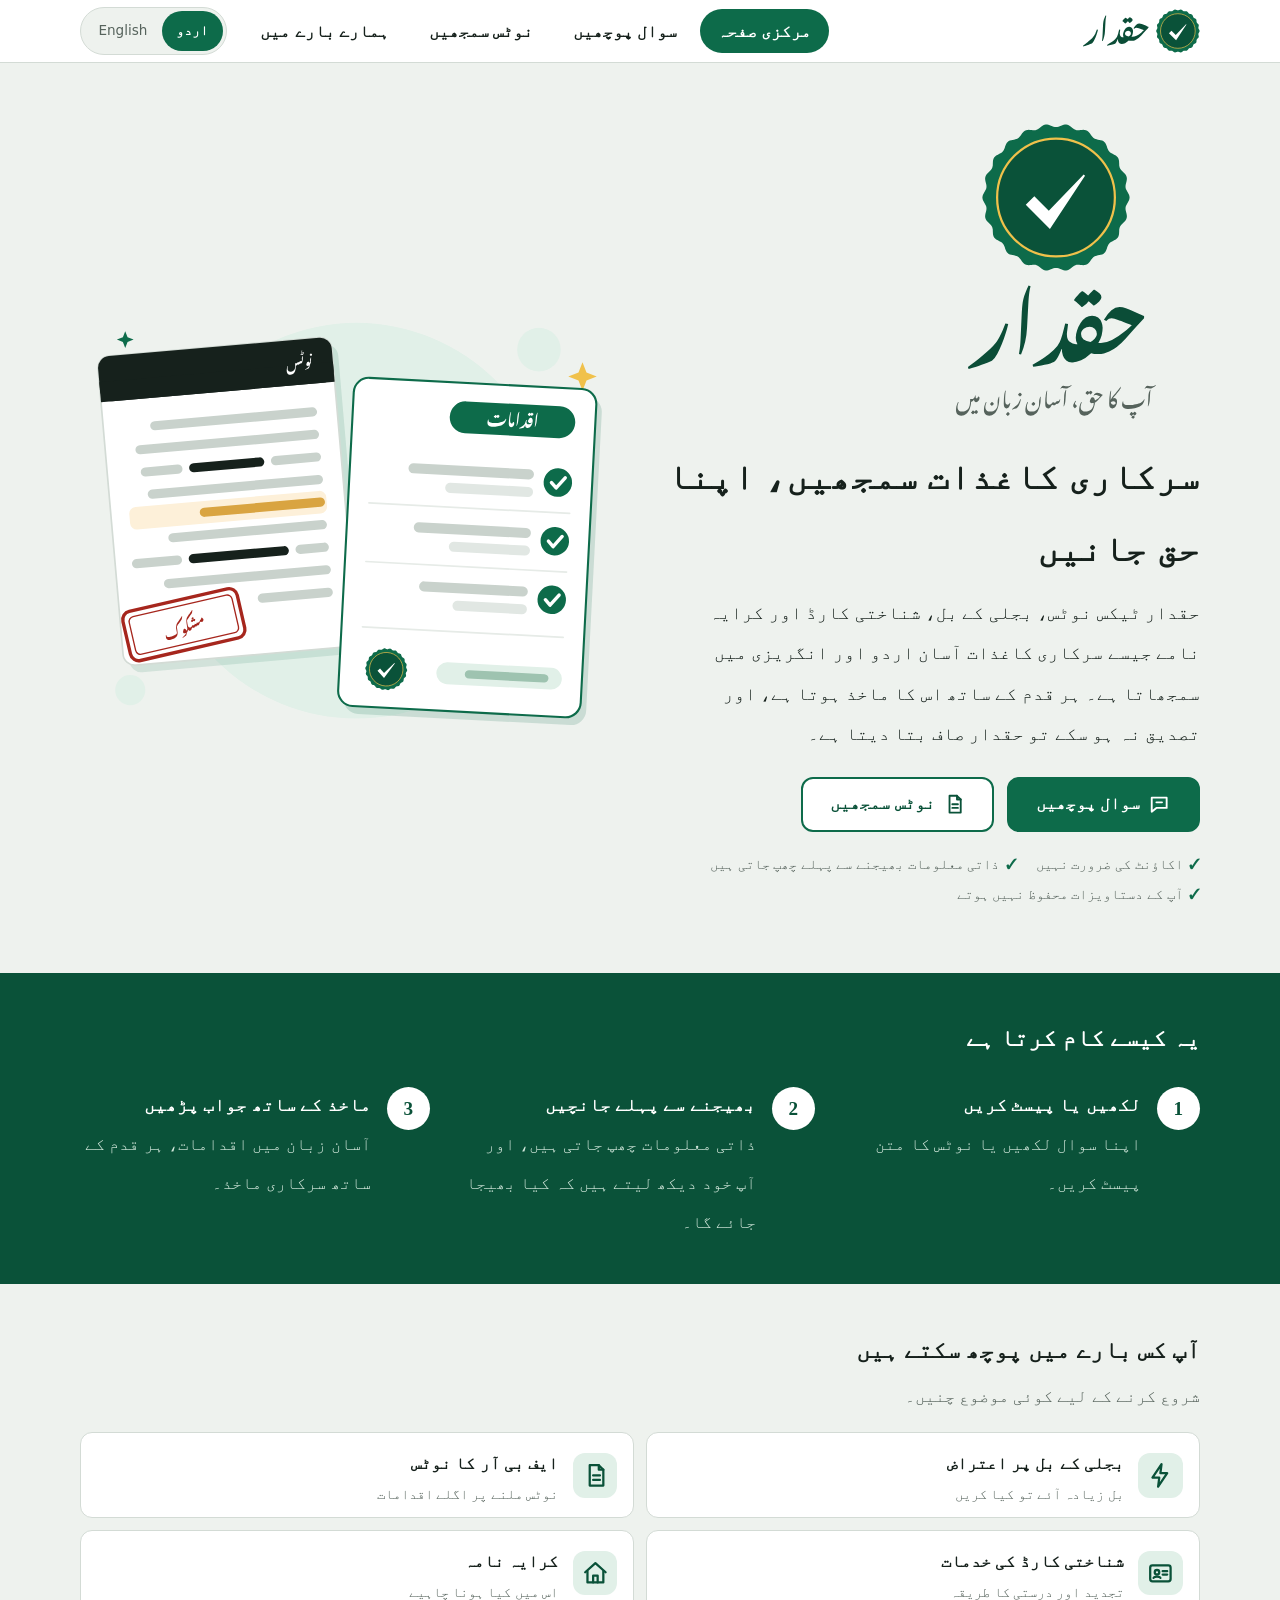
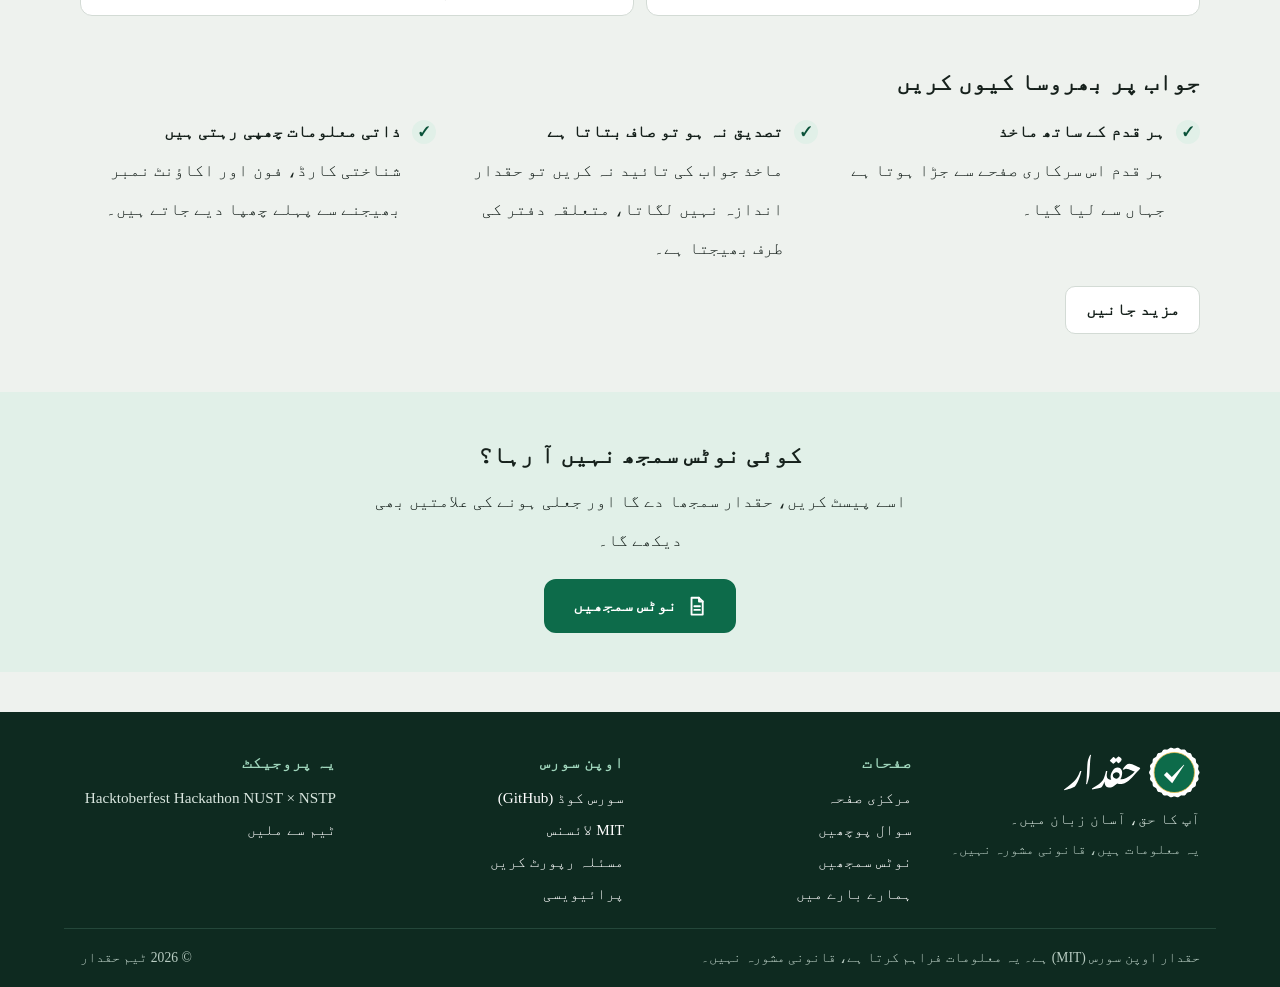
==== web/index.html @ 7ef6b3c9 "feat: add web app with Urdu logo, home page, separate Ask and Notice pages and mobile nav" ====
<!doctype html>
<html lang="ur" dir="rtl">
<head>
  <meta charset="utf-8">
  <meta name="viewport" content="width=device-width,initial-scale=1">
  <meta http-equiv="Content-Security-Policy" content="default-src 'self'; script-src 'self'; style-src 'self'; img-src 'self' data:; connect-src 'none'; base-uri 'none'; form-action 'none'">
  <meta name="theme-color" content="#0d6b4a">
  <title>حقدار: سرکاری کاغذات آسان اردو میں</title>
  <link rel="manifest" href="manifest.json">
  <link rel="icon" href="icon.svg" type="image/svg+xml">
  <link rel="apple-touch-icon" href="apple-touch-icon.png">
  <link rel="stylesheet" href="style.css">
  <script src="site.js"></script>
</head>
<body data-title-ur="حقدار: سرکاری کاغذات آسان اردو میں" data-title-en="Haqdar: official papers in plain language">
  <a class="skip" href="#main"><span data-l="ur">مرکزی مواد پر جائیں</span><span data-l="en">Skip to main content</span></a>
  <header class="top">
    <div class="top-inner">
      <a class="brand" href="index.html" aria-label="حقدار Haqdar">
        <img src="logo.svg" alt="" width="117" height="44">
        <span class="brand-en" data-l="en">Haqdar</span>
      </a>
      <nav class="site-nav" aria-label="Main"><a href="index.html" aria-current="page"><span data-l="ur">مرکزی صفحہ</span><span data-l="en">Home</span></a><a href="ask.html"><span data-l="ur">سوال پوچھیں</span><span data-l="en">Ask a question</span></a><a href="notice.html"><span data-l="ur">نوٹس سمجھیں</span><span data-l="en">Understand a notice</span></a><a href="about.html"><span data-l="ur">ہمارے بارے میں</span><span data-l="en">About</span></a></nav>
      <div class="lang" role="group" aria-label="Language / زبان">
        <button id="lang-ur" type="button" lang="ur" aria-pressed="true">اردو</button>
        <button id="lang-en" type="button" lang="en" aria-pressed="false">English</button>
      </div>
    </div>
  </header>

  <main id="main">
    <section class="hero" aria-labelledby="hero-title">
      <div class="wrap hero-grid">
        <div class="hero-copy">
          <img class="hero-logo" data-l="ur" src="logo-stacked.svg" alt="حقدار: آپ کا حق، آسان زبان میں" width="360" height="382"><img class="hero-logo" data-l="en" src="logo-stacked.svg" alt="Haqdar: your rights, in plain language" width="360" height="382">
          <h1 class="hero-title" id="hero-title"><span data-l="ur">سرکاری کاغذات سمجھیں، اپنا حق جانیں</span><span data-l="en">Understand official papers. Know your rights.</span></h1>
          <p class="hero-intro"><span data-l="ur">حقدار ٹیکس نوٹس، بجلی کے بل، شناختی کارڈ اور کرایہ نامے جیسے سرکاری کاغذات آسان اردو اور انگریزی میں سمجھاتا ہے۔ ہر قدم کے ساتھ اس کا ماخذ ہوتا ہے، اور تصدیق نہ ہو سکے تو حقدار صاف بتا دیتا ہے۔</span><span data-l="en">Haqdar explains tax notices, electricity bills, CNIC procedures and rent agreements in plain Urdu and English. Every step comes with its source, and when Haqdar can't verify something, it says so.</span></p>
          <div class="cta-row">
            <a class="btn btn-primary" href="ask.html"><svg viewBox="0 0 24 24" fill="none" stroke="currentColor" stroke-width="2" stroke-linecap="round" stroke-linejoin="round" aria-hidden="true" focusable="false"><path d="M4 5h16v11H9l-5 4z"/><path d="M9 10h6"/></svg><span data-l="ur">سوال پوچھیں</span><span data-l="en">Ask a question</span></a>
            <a class="btn btn-secondary" href="notice.html"><svg viewBox="0 0 24 24" fill="none" stroke="currentColor" stroke-width="2" stroke-linecap="round" stroke-linejoin="round" aria-hidden="true" focusable="false"><path d="M7 3h8l4 4v14H7z"/><path d="M15 3v4h4"/><path d="M10 12h6M10 16h6"/></svg><span data-l="ur">نوٹس سمجھیں</span><span data-l="en">Understand a notice</span></a>
          </div>
          <ul class="assure">
            <li><span data-l="ur">اکاؤنٹ کی ضرورت نہیں</span><span data-l="en">No account needed</span></li>
            <li><span data-l="ur">ذاتی معلومات بھیجنے سے پہلے چھپ جاتی ہیں</span><span data-l="en">Personal details are hidden before sending</span></li>
            <li><span data-l="ur">آپ کے دستاویزات محفوظ نہیں ہوتے</span><span data-l="en">Your documents are not stored</span></li>
          </ul>
        </div>
        <div class="hero-art">
          <img data-l="ur" src="hero.svg" alt="ایک الجھا ہوا نوٹس جس میں ذاتی معلومات چھپی ہیں اور «مشکوک» کی مہر لگی ہے، اس کے ساتھ اقدامات کا واضح کارڈ" width="640" height="520"><img data-l="en" src="hero.svg" alt="A confusing notice with hidden personal details and a suspicious stamp, next to a clear card of steps" width="640" height="520">
        </div>
      </div>
    </section>

    <section class="band" aria-labelledby="how-title">
      <div class="wrap">
        <h2 id="how-title"><span data-l="ur">یہ کیسے کام کرتا ہے</span><span data-l="en">How it works</span></h2>
        <ol class="how">
          <li><div data-l="ur"><strong>لکھیں یا پیسٹ کریں</strong><span class="d">اپنا سوال لکھیں یا نوٹس کا متن پیسٹ کریں۔</span></div>
              <div data-l="en"><strong>Write or paste</strong><span class="d">Ask a question or paste the text of a notice.</span></div></li>
          <li><div data-l="ur"><strong>بھیجنے سے پہلے جانچیں</strong><span class="d">ذاتی معلومات چھپ جاتی ہیں، اور آپ خود دیکھ لیتے ہیں کہ کیا بھیجا جائے گا۔</span></div>
              <div data-l="en"><strong>Review before sending</strong><span class="d">Personal details are hidden, and you see exactly what will be sent.</span></div></li>
          <li><div data-l="ur"><strong>ماخذ کے ساتھ جواب پڑھیں</strong><span class="d">آسان زبان میں اقدامات، ہر قدم کے ساتھ سرکاری ماخذ۔</span></div>
              <div data-l="en"><strong>Read the answer with sources</strong><span class="d">Steps in plain language, each linked to its official source.</span></div></li>
        </ol>
      </div>
    </section>

    <section class="section" aria-labelledby="topics-title">
      <div class="wrap">
        <h2 id="topics-title"><span data-l="ur">آپ کس بارے میں پوچھ سکتے ہیں</span><span data-l="en">What you can ask about</span></h2>
        <p class="sub"><span data-l="ur">شروع کرنے کے لیے کوئی موضوع چنیں۔</span><span data-l="en">Pick a topic to start.</span></p>
        <ul class="topics">
          <li><a href="ask.html?topic=electricity"><svg viewBox="0 0 24 24" fill="none" stroke="currentColor" stroke-width="2" stroke-linecap="round" stroke-linejoin="round" aria-hidden="true" focusable="false"><path d="M13 2L5 14h6l-1 8 8-12h-6z"/></svg><span><span data-l="ur">بجلی کے بل پر اعتراض</span><span data-l="en">Disputing an electricity bill</span><small><span data-l="ur">بل زیادہ آئے تو کیا کریں</span><span data-l="en">What to do when the bill is too high</span></small></span></a></li>
          <li><a href="ask.html?topic=fbr"><svg viewBox="0 0 24 24" fill="none" stroke="currentColor" stroke-width="2" stroke-linecap="round" stroke-linejoin="round" aria-hidden="true" focusable="false"><path d="M7 3h8l4 4v14H7z"/><path d="M15 3v4h4"/><path d="M10 12h6M10 16h6"/></svg><span><span data-l="ur">ایف بی آر کا نوٹس</span><span data-l="en">An FBR notice</span><small><span data-l="ur">نوٹس ملنے پر اگلے اقدامات</span><span data-l="en">Next steps after you receive one</span></small></span></a></li>
          <li><a href="ask.html?topic=cnic"><svg viewBox="0 0 24 24" fill="none" stroke="currentColor" stroke-width="2" stroke-linecap="round" stroke-linejoin="round" aria-hidden="true" focusable="false"><rect x="3" y="5" width="18" height="14" rx="2"/><circle cx="9" cy="11" r="2"/><path d="M6 16c.6-1.6 5.4-1.6 6 0M14 10h4M14 13h4"/></svg><span><span data-l="ur">شناختی کارڈ کی خدمات</span><span data-l="en">CNIC services</span><small><span data-l="ur">تجدید اور درستی کا طریقہ</span><span data-l="en">Renewal and corrections</span></small></span></a></li>
          <li><a href="ask.html?topic=rent"><svg viewBox="0 0 24 24" fill="none" stroke="currentColor" stroke-width="2" stroke-linecap="round" stroke-linejoin="round" aria-hidden="true" focusable="false"><path d="M3 11l9-8 9 8"/><path d="M5 10v10h14V10"/><path d="M10 20v-6h4v6"/></svg><span><span data-l="ur">کرایہ نامہ</span><span data-l="en">Rent agreements</span><small><span data-l="ur">اس میں کیا ہونا چاہیے</span><span data-l="en">What one should include</span></small></span></a></li>
        </ul>
      </div>
    </section>

    <section class="trust-wrap trust" aria-labelledby="trust-title">
      <div class="wrap">
        <h2 id="trust-title"><span data-l="ur">جواب پر بھروسا کیوں کریں</span><span data-l="en">Why you can trust the answers</span></h2>
        <ul class="checks">
          <li><div data-l="ur"><strong>ہر قدم کے ساتھ ماخذ</strong> ہر قدم اس سرکاری صفحے سے جڑا ہوتا ہے جہاں سے لیا گیا۔</div>
              <div data-l="en"><strong>A source for every step</strong> Each step links to the official page it came from.</div></li>
          <li><div data-l="ur"><strong>تصدیق نہ ہو تو صاف بتاتا ہے</strong> ماخذ جواب کی تائید نہ کریں تو حقدار اندازہ نہیں لگاتا، متعلقہ دفتر کی طرف بھیجتا ہے۔</div>
              <div data-l="en"><strong>It says when it can't verify</strong> If the sources don't support an answer, Haqdar doesn't guess. It points you to the right office.</div></li>
          <li><div data-l="ur"><strong>ذاتی معلومات چھپی رہتی ہیں</strong> شناختی کارڈ، فون اور اکاؤنٹ نمبر بھیجنے سے پہلے چھپا دیے جاتے ہیں۔</div>
              <div data-l="en"><strong>Personal details stay hidden</strong> CNIC, phone and account numbers are masked before anything is sent.</div></li>
        </ul>
        <p><a class="linkbtn" href="about.html"><span data-l="ur">مزید جانیں</span><span data-l="en">Learn more about Haqdar</span></a></p>
      </div>
    </section>

    <section class="cta-band" aria-labelledby="cta-title">
      <div class="wrap">
        <h2 id="cta-title"><span data-l="ur">کوئی نوٹس سمجھ نہیں آ رہا؟</span><span data-l="en">Got a notice you don't understand?</span></h2>
        <p><span data-l="ur">اسے پیسٹ کریں، حقدار سمجھا دے گا اور جعلی ہونے کی علامتیں بھی دیکھے گا۔</span><span data-l="en">Paste it and Haqdar will explain it and check it for warning signs.</span></p>
        <a class="btn btn-primary" href="notice.html"><svg viewBox="0 0 24 24" fill="none" stroke="currentColor" stroke-width="2" stroke-linecap="round" stroke-linejoin="round" aria-hidden="true" focusable="false"><path d="M7 3h8l4 4v14H7z"/><path d="M15 3v4h4"/><path d="M10 12h6M10 16h6"/></svg><span data-l="ur">نوٹس سمجھیں</span><span data-l="en">Understand a notice</span></a>
      </div>
    </section>
  </main>
  <footer id="site-footer" class="site-footer"></footer>
  <nav class="tabbar" aria-label="Main"><a href="index.html" aria-current="page"><svg viewBox="0 0 24 24" fill="none" stroke="currentColor" stroke-width="2" stroke-linecap="round" stroke-linejoin="round" aria-hidden="true" focusable="false"><path d="M3 11l9-8 9 8"/><path d="M5 10v10h14V10"/><path d="M10 20v-6h4v6"/></svg><span data-l="ur">مرکزی</span><span data-l="en">Home</span></a><a href="ask.html"><svg viewBox="0 0 24 24" fill="none" stroke="currentColor" stroke-width="2" stroke-linecap="round" stroke-linejoin="round" aria-hidden="true" focusable="false"><path d="M4 5h16v11H9l-5 4z"/><path d="M9 10h6"/></svg><span data-l="ur">سوال</span><span data-l="en">Ask</span></a><a href="notice.html"><svg viewBox="0 0 24 24" fill="none" stroke="currentColor" stroke-width="2" stroke-linecap="round" stroke-linejoin="round" aria-hidden="true" focusable="false"><path d="M7 3h8l4 4v14H7z"/><path d="M15 3v4h4"/><path d="M10 12h6M10 16h6"/></svg><span data-l="ur">نوٹس</span><span data-l="en">Notice</span></a><a href="about.html"><svg viewBox="0 0 24 24" fill="none" stroke="currentColor" stroke-width="2" stroke-linecap="round" stroke-linejoin="round" aria-hidden="true" focusable="false"><circle cx="12" cy="12" r="9"/><path d="M12 11v6"/><path d="M12 7.5h.01"/></svg><span data-l="ur">تعارف</span><span data-l="en">About</span></a></nav>
  
</body>
</html>
---- web/style.css ----
/* Haqdar web app. No external fonts or requests (see the CSP in each page). */
:root{
  --ink:#16211c;--muted:#56635c;--paper:#fff;--ground:#eef2ee;--line:#d3dbd5;
  --green:#0d6b4a;--green-dark:#0a5239;--green-tint:#e1f0e8;--gold:#f0c14b;
  --amber:#8a4b00;--amber-tint:#fdf0d9;--red:#a6261d;--red-tint:#fbe6e3;
  --focus:#1553c7;--radius:14px;
  --font-ur:"Noto Nastaliq Urdu","Jameel Noori Nastaleeq","Urdu Typesetting","Noto Naskh Arabic","Segoe UI",Tahoma,serif;
  --font-en:system-ui,"Segoe UI",Roboto,"Helvetica Neue",Arial,sans-serif;
}
*{box-sizing:border-box}
[hidden]{display:none!important}
html{-webkit-text-size-adjust:100%}
html[lang="ur"] [data-l="en"],html[lang="en"] [data-l="ur"]{display:none!important}
body{margin:0;background:var(--ground);color:var(--ink);font-family:var(--font-ur);font-size:1.0625rem;line-height:2.3}
html[lang="en"] body{font-family:var(--font-en);line-height:1.6}
h1,h2,h3{line-height:2}
html[lang="en"] h1,html[lang="en"] h2,html[lang="en"] h3{line-height:1.25}
img{max-width:100%;height:auto}
button{font:inherit;cursor:pointer}
a{color:var(--focus)}
:focus-visible{outline:3px solid var(--focus);outline-offset:2px}
#result:focus,#preview-title:focus{outline:none}
.wrap{max-width:72rem;margin:0 auto;padding:0 1rem}
.narrow{max-width:40rem}

.skip{position:absolute;inset-inline-start:.5rem;top:-4rem;background:var(--ink);color:#fff;padding:.4rem .8rem;border-radius:8px;z-index:50}
.skip:focus{top:.5rem}

/* ---------- Header and navigation ---------- */
.top{position:sticky;top:0;z-index:20;background:rgba(255,255,255,.97);border-bottom:1px solid var(--line)}
.top-inner{max-width:72rem;margin:0 auto;padding:.45rem 1rem;display:flex;align-items:center;gap:1rem}
.brand{display:flex;align-items:center;gap:.6rem;flex:none;text-decoration:none;color:var(--ink)}
.brand img{display:block;height:2.75rem;width:auto}
.brand-en{font-weight:800;font-size:1.2rem;line-height:1.2;color:var(--green-dark)}
.site-nav{display:flex;gap:.3rem;margin-inline-start:auto}
.site-nav a{display:inline-flex;align-items:center;min-height:2.75rem;padding:0 1.1rem;border-radius:999px;color:var(--ink);text-decoration:none;font-weight:600;line-height:1.6}
.site-nav a:hover{background:var(--ground)}
.site-nav a[aria-current="page"]{background:var(--green);color:#fff}
.lang{display:inline-flex;flex:none;border:1px solid var(--line);border-radius:999px;padding:3px;background:var(--ground)}
.lang button{border:0;background:transparent;border-radius:999px;padding:0 .9rem;min-height:2.5rem;font-size:.85rem;line-height:1.6;color:var(--muted)}
.lang button[lang="ur"]{font-family:var(--font-ur)}
.lang button[lang="en"]{font-family:var(--font-en)}
.lang button[aria-pressed="true"]{background:var(--green);color:#fff;font-weight:700}

.tabbar{display:none}
@media(max-width:47.99rem){
  .site-nav{display:none}
  .lang{margin-inline-start:auto}
  body{padding-bottom:calc(4.4rem + env(safe-area-inset-bottom))}
  .tabbar{display:grid;grid-template-columns:repeat(4,1fr);position:fixed;left:0;right:0;bottom:0;z-index:30;background:#fff;border-top:1px solid var(--line);padding-bottom:env(safe-area-inset-bottom)}
  .tabbar a{display:flex;flex-direction:column;align-items:center;justify-content:center;gap:0;min-height:3.6rem;color:var(--muted);text-decoration:none;font-size:.78rem;font-weight:600;line-height:1.7}
  .tabbar svg{width:1.55rem;height:1.55rem}
  .tabbar a[aria-current="page"]{color:var(--green-dark);font-weight:800;box-shadow:inset 0 3px 0 var(--green)}
}

/* ---------- Buttons ---------- */
.btn{white-space:nowrap;display:inline-flex;align-items:center;justify-content:center;gap:.5rem;min-height:3.4rem;padding:0 1.7rem;border-radius:12px;border:2px solid var(--green);font-weight:700;font-size:1.05rem;text-decoration:none;line-height:1.6}
.btn svg{flex:none;width:1.4rem;height:1.4rem}
.btn-primary{background:var(--green);color:#fff}
.btn-primary:hover{background:var(--green-dark);border-color:var(--green-dark)}
.btn-secondary{background:#fff;color:var(--green-dark)}
.btn-secondary:hover{background:var(--green-tint)}
.primary{width:100%;min-height:3rem;border:0;border-radius:10px;background:var(--green);color:#fff;font-weight:700;padding:.2rem 1.2rem}
.primary:hover{background:var(--green-dark)}
.primary:disabled{background:#8aa89b;cursor:progress}
.ghost{min-height:3rem;border:1.5px solid var(--line);border-radius:10px;background:var(--paper);color:var(--ink);padding:.2rem 1.2rem}
.ghost:hover{border-color:var(--green)}
.ghost:disabled{opacity:.6;cursor:progress}
.row{display:flex;flex-wrap:wrap;gap:.6rem}
.row .primary{flex:1}
.linkbtn{display:inline-flex;align-items:center;min-height:3rem;padding:.1rem 1.2rem;border:1.5px solid var(--line);border-radius:10px;background:var(--paper);color:var(--ink);font-weight:700;text-decoration:none}
.linkbtn:hover{border-color:var(--green)}
.linkbtn.solid{background:var(--green);border-color:var(--green);color:#fff}
.linkbtn.solid:hover{background:var(--green-dark)}
.link-row{display:flex;flex-wrap:wrap;gap:.6rem;margin:.8rem 0}

/* ---------- Home: hero ---------- */
.hero{padding:2rem 0 2.5rem}
.hero-grid{display:grid;gap:2rem;align-items:center}
.hero-copy{text-align:center}
.hero-logo{display:block;width:clamp(13rem,56vw,18rem);height:auto;margin:0 auto 1rem;animation:stamp .6s ease-out}
.hero-title{margin:.2rem 0 .5rem;font-size:clamp(1.5rem,4.8vw,2.25rem)}
html[lang="en"] .hero-title{font-size:clamp(1.7rem,5.4vw,2.6rem);line-height:1.2}
.hero-intro{max-width:36rem;margin:0 auto 1.4rem;font-size:1.1rem}
.cta-row{display:flex;flex-wrap:wrap;gap:.8rem;justify-content:center}
.assure{list-style:none;margin:1.2rem 0 0;padding:0;display:flex;flex-wrap:wrap;gap:.2rem 1.2rem;justify-content:center;color:var(--muted);font-size:.9rem;line-height:1.9}
.assure li::before{content:"✓";margin-inline-end:.4rem;color:var(--green);font-weight:800}
@media(max-width:34rem){.cta-row .btn{flex:1 1 100%}}
.hero-art img{display:block;width:100%;max-width:34rem;margin:0 auto}
@media(min-width:56rem){
  .hero{padding:3.5rem 0 4rem}
  .hero-grid{grid-template-columns:1fr 1fr;gap:3rem}
  .hero-copy{text-align:start}
  .hero-logo{margin-inline:0 auto}
  .hero-intro{margin-inline:0 auto}
  .cta-row,.assure{justify-content:flex-start}
}

/* ---------- Home: sections ---------- */
.band{background:var(--green-dark);color:#fff;padding:2.6rem 0}
.band h2{margin:0 0 1.4rem;font-size:1.5rem;color:#fff}
.how{list-style:none;counter-reset:h;margin:0;padding:0;display:grid;gap:1.4rem}
.how li{counter-increment:h;display:flex;gap:1rem;align-items:flex-start}
.how li::before{content:counter(h);flex:none;display:grid;place-items:center;width:2.7rem;height:2.7rem;margin-top:.15rem;border-radius:50%;background:#fff;color:var(--green-dark);font-weight:800;font-size:1.2rem;line-height:1}
.how li>div{flex:1;min-width:0}
.how strong{display:block;font-size:1.1rem}
.how .d{display:block;color:#d3e8dc}
@media(min-width:48rem){.how{grid-template-columns:repeat(3,1fr);gap:2.2rem}}

.section{padding:2.6rem 0}
.section h2{margin:0 0 .2rem;font-size:1.5rem}
.section .sub{margin:0 0 1rem;color:var(--muted)}
.topics{list-style:none;margin:1rem 0 0;padding:0;display:grid;gap:.7rem}
.topics a{display:flex;align-items:center;gap:.9rem;min-height:4.2rem;padding:.7rem 1rem;background:#fff;border:1px solid var(--line);border-radius:12px;color:var(--ink);text-decoration:none;font-weight:700}
.topics a:hover{border-color:var(--green);background:var(--green-tint)}
.topics svg{flex:none;width:2.8rem;height:2.8rem;padding:.55rem;border-radius:12px;background:var(--green-tint);color:var(--green-dark)}
.topics a>span{min-width:0}
.topics small{display:block;font-weight:400;color:var(--muted);font-size:.85rem;line-height:1.7}
@media(min-width:40rem){.topics{grid-template-columns:1fr 1fr}}

.trust-wrap{padding:0 0 2.6rem}
.trust h2{margin:0 0 .4rem;font-size:1.5rem}
.checks{list-style:none;margin:.4rem 0 1rem;padding:0;display:grid;gap:.7rem}
.checks li{display:flex;gap:.7rem;align-items:flex-start}
.checks li::before{content:"✓";flex:none;display:grid;place-items:center;width:1.5rem;height:1.5rem;margin-top:.5rem;border-radius:50%;background:var(--green-tint);color:var(--green-dark);font-weight:700;font-size:.8rem;line-height:1}
.checks li.caveat::before{content:"!";background:var(--amber-tint);color:var(--amber)}
.checks li>div{flex:1;min-width:0}
.checks strong{display:block}
@media(min-width:56rem){.trust .checks{grid-template-columns:repeat(3,1fr);gap:1.6rem}}

.cta-band{background:var(--green-tint);padding:2.4rem 0;text-align:center}
.cta-band h2{margin:0 0 .2rem;font-size:1.5rem}
.cta-band p{margin:0 auto 1.2rem;max-width:34rem}

/* ---------- Tool pages ---------- */
.tool{max-width:40rem;margin:0 auto;padding:.4rem 1rem 3rem}
.page-head{display:flex;align-items:center;gap:1rem;padding:1.1rem 0 .8rem}
.page-head img{flex:none;width:5.5rem;height:5.5rem}
.page-head h1{margin:0;font-size:1.65rem}
.page-head p{margin:.1rem 0 0;color:var(--muted);font-size:.95rem;line-height:1.8}
.privacy{display:flex;gap:.6rem;align-items:flex-start;margin:0 0 1rem;padding:.6rem .9rem;border-radius:10px;background:var(--green-tint);color:#0b3d2b;font-size:.9rem;line-height:1.8}
.privacy svg{flex:none;width:1.25rem;height:1.25rem;margin-top:.35rem}
.sheet{background:var(--paper);border:1px solid var(--line);border-radius:var(--radius);padding:1rem 1.1rem 1.2rem;margin-bottom:1rem}
.sheet h2{margin:1rem 0 .3rem;font-size:1.1rem}
.sheet h2:first-child{margin-top:0}
.tips{margin-top:1.6rem}
.tips h2{margin:0 0 .3rem;font-size:1.15rem}

.progress{list-style:none;margin:0 0 1rem;padding:0;display:flex;align-items:center;gap:.5rem;font-size:.85rem;color:var(--muted)}
.progress li{display:flex;align-items:center;gap:.4rem}
.progress li+li::before{content:"";width:1.5rem;height:2px;background:var(--line);margin-inline-end:.1rem}
.dot{display:inline-grid;place-items:center;width:1.6rem;height:1.6rem;border-radius:50%;border:2px solid var(--line);background:var(--paper);font-size:.75rem;font-weight:700;line-height:1;color:var(--muted)}
.progress .is-current{color:var(--ink);font-weight:700}
.progress .is-current .dot{border-color:var(--green);background:var(--green);color:#fff}
.progress .is-done .dot{border-color:var(--green);color:var(--green)}

label{display:block;font-weight:700;margin-bottom:.2rem}
textarea{width:100%;min-height:9rem;padding:.7rem .8rem;border:1.5px solid #aab5ad;border-radius:10px;font:inherit;line-height:1.9;color:var(--ink);background:#fff;resize:vertical}
textarea:focus{border-color:var(--green)}
textarea::placeholder{color:#6d7a72}
.meta{display:flex;justify-content:flex-end;color:var(--muted);font-size:.8rem;line-height:1.6}
.hint{margin:.4rem 0 .2rem;color:var(--muted);font-size:.85rem;line-height:1.7}
.chips{display:flex;flex-wrap:wrap;gap:.5rem;margin-bottom:1rem}
.chip{border:1px solid var(--line);background:var(--ground);border-radius:999px;padding:.1rem .9rem;font-size:.9rem;line-height:1.9;color:var(--ink);text-align:start}
.chip:hover{border-color:var(--green);background:var(--green-tint)}
.chip.sample{border-style:dashed}
.upload{display:grid;gap:.1rem;margin:.2rem 0 1rem;padding:.8rem 1rem;border:2px dashed var(--line);border-radius:10px;color:var(--muted);font-size:.9rem;line-height:1.8}
.upload strong{color:var(--ink)}
@media(min-width:34rem){#compose .primary{width:auto;min-width:12rem}}

.preview-text{white-space:pre-wrap;overflow-wrap:anywhere;background:var(--ground);border:1px solid var(--line);border-radius:10px;padding:.7rem .9rem;line-height:2;max-height:16rem;overflow:auto}
.preview-text mark{display:inline-block;background:#1d2a24;color:#fff;border-radius:6px;padding:0 .5rem;font-size:.8em;line-height:1.5;direction:ltr;unicode-bidi:isolate}
.mask-summary{font-size:.9rem;color:var(--muted);margin:.5rem 0 1rem}

.status{display:flex;align-items:center;gap:.7rem;padding:.7rem 1rem;border-radius:10px;margin-bottom:1rem;background:var(--paper);border:1px solid var(--line)}
.status.error{background:var(--red-tint);border-color:#e9b3ad;color:#6e1710}
.spinner{flex:none;width:1.2rem;height:1.2rem;border:3px solid var(--line);border-top-color:var(--green);border-radius:50%;animation:spin .8s linear infinite}
@keyframes spin{to{transform:rotate(360deg)}}

/* ---------- Answer ---------- */
.asked{margin:0 0 .8rem;padding-bottom:.8rem;border-bottom:1px dashed var(--line);color:var(--muted);font-size:.9rem;line-height:1.8;overflow-wrap:anywhere}
.asked strong{color:var(--ink)}
.stamp{display:inline-flex;align-items:center;gap:.7rem;padding:.2rem 1.1rem;border:3px double currentColor;border-radius:10px;font-weight:800;font-size:1.15rem;line-height:1.8;transform:rotate(-2deg);margin:.3rem 0 .8rem}
.stamp.ok{color:var(--green)}
.stamp.warn{color:var(--amber)}
.stamp.bad{color:var(--red)}
.stamp.pop{animation:stamp .35s ease-out}
.stamp-icon{display:inline-grid;place-items:center;width:1.7rem;height:1.7rem;border:2px solid currentColor;border-radius:50%;font-size:1rem;line-height:1}
@keyframes stamp{from{transform:rotate(-2deg) scale(1.25);opacity:0}to{transform:rotate(-2deg) scale(1);opacity:1}}
.hero-logo{animation-name:settle}
@keyframes settle{from{transform:scale(1.12);opacity:0}to{transform:scale(1);opacity:1}}
.reasons{list-style:none;margin:0 0 .4rem;padding:0;display:grid;gap:.3rem;font-size:.95rem;line-height:1.8}
.reasons li{display:flex;gap:.6rem;align-items:flex-start}
.reasons li::before{content:"!";flex:none;display:grid;place-items:center;width:1.4rem;height:1.4rem;margin-top:.3rem;border-radius:50%;background:var(--amber-tint);color:var(--amber);font-weight:800;font-size:.75rem;line-height:1}
.fields{display:grid;grid-template-columns:max-content 1fr;gap:.1rem 1rem;margin:.4rem 0 1rem;padding:.6rem .9rem;background:var(--ground);border-radius:10px}
.fields dt{color:var(--muted);font-size:.9rem}
.fields dd{margin:0;font-weight:600;overflow-wrap:anywhere}
.lead{font-size:1.12rem;margin:.2rem 0 .8rem}
.abstain{padding:.8rem 1rem;border-radius:10px;background:var(--amber-tint);border:1px solid #e8cf9f;color:#4d2a00}
.abstain strong{display:block}
.steps-list{list-style:none;counter-reset:s;margin:.4rem 0 1rem;padding:0;display:grid;gap:.6rem}
.steps-list li{counter-increment:s;display:flex;gap:.8rem;align-items:flex-start}
.steps-list li::before{content:counter(s);flex:none;display:grid;place-items:center;width:1.9rem;height:1.9rem;margin-top:.45rem;border-radius:50%;background:var(--green-tint);color:var(--green-dark);font-weight:700;font-size:.9rem;line-height:1}
.step-text{flex:1;min-width:0}
.cite{display:inline-block;margin-inline-start:.3rem;padding:0 .45rem;border-radius:6px;background:var(--green-tint);color:var(--green-dark);font-size:.75rem;line-height:1.7;text-decoration:none;font-weight:700;vertical-align:middle}
.cite:hover{background:#cfe6da}
.sources{border-top:1px solid var(--line);margin-top:1rem;padding-top:.2rem}
.sources summary{cursor:pointer;font-weight:700;min-height:2.75rem;display:flex;align-items:center}
.sources ul{list-style:none;margin:0;padding:0;display:grid;gap:.6rem}
.sources li{display:flex;gap:.7rem;padding:.4rem .5rem;border-radius:8px}
.sources li:target{background:var(--green-tint)}
.src-n{flex:none;display:grid;place-items:center;width:1.7rem;height:1.7rem;margin-top:.3rem;border-radius:6px;background:var(--green-tint);color:var(--green-dark);font-size:.8rem;font-weight:700;line-height:1}
.src-body{min-width:0}
.sources a{overflow-wrap:anywhere;font-size:.9rem;line-height:1.7}
blockquote{margin:.3rem 0 0;padding-inline-start:.8rem;border-inline-start:3px solid var(--line);color:var(--muted);font-size:.9rem;line-height:1.8}
.muted{color:var(--muted);font-size:.85rem;line-height:1.8}
.actions{display:flex;flex-wrap:wrap;gap:.6rem;margin-top:1.2rem;padding-top:1rem;border-top:1px solid var(--line)}
.actions .primary{width:auto;flex:1;min-width:10rem}

/* ---------- About ---------- */
.prose{max-width:46rem;margin:0 auto;padding:1rem 1rem 3rem}
.prose h1{margin:.4rem 0 .2rem;font-size:1.8rem}
.prose .lead{font-size:1.15rem;margin:.2rem 0 .6rem}
.prose section{scroll-margin-top:6rem}
.prose section h2{margin:1.8rem 0 .3rem;padding-top:1rem;border-top:1px solid var(--line);font-size:1.25rem}
.prose .steps-list li::before{margin-top:.5rem}
.prose .step-text strong{display:block}
.jump{display:flex;flex-wrap:wrap;gap:.5rem;margin:1rem 0 .4rem}
.jump a{border:1px solid var(--line);background:var(--paper);border-radius:999px;padding:.1rem .9rem;font-size:.9rem;line-height:1.9;color:var(--ink);text-decoration:none}
.jump a:hover{border-color:var(--green);background:var(--green-tint)}
.team{list-style:none;margin:.6rem 0;padding:0}
.team li{padding:.7rem 0;border-top:1px solid var(--line)}
.team li:last-child{border-bottom:1px solid var(--line)}
.team strong{display:block}
.about-logo{display:block;width:min(100%,15rem);height:auto;margin:1rem 0 .4rem}

/* ---------- Footer ---------- */
.site-footer{margin-top:2.5rem;background:#0e2a20;color:#d9e6df;font-size:.95rem;line-height:1.9}
.footer-inner{max-width:72rem;margin:0 auto;padding:2.2rem 1rem 1rem;display:grid;grid-template-columns:repeat(auto-fit,minmax(11rem,1fr));gap:1.6rem 2rem}
.footer-logo{display:block;height:3.2rem;width:auto;margin-bottom:.4rem}
.footer-title{margin:0 0 .3rem;font-size:1rem;color:#9fd5bb}
.footer-col ul{list-style:none;margin:0;padding:0}
.footer-col p{margin:.2rem 0}
.footer-col a{display:inline-block;min-height:2rem;color:#fff;text-decoration:none}
.footer-col a:hover{text-decoration:underline}
.footer-small{font-size:.85rem;color:#b9cdc3}
.footer-bottom{max-width:72rem;margin:0 auto;padding:1rem;border-top:1px solid #24473a;display:flex;flex-wrap:wrap;gap:.3rem 1.5rem;justify-content:space-between;font-size:.85rem;color:#b9cdc3}
.footer-bottom p{margin:0}
.site-footer :focus-visible{outline-color:#fff}

@media (prefers-reduced-motion:reduce){
  *{animation-duration:.01ms!important;animation-iteration-count:1!important;transition:none!important;scroll-behavior:auto!important}
}
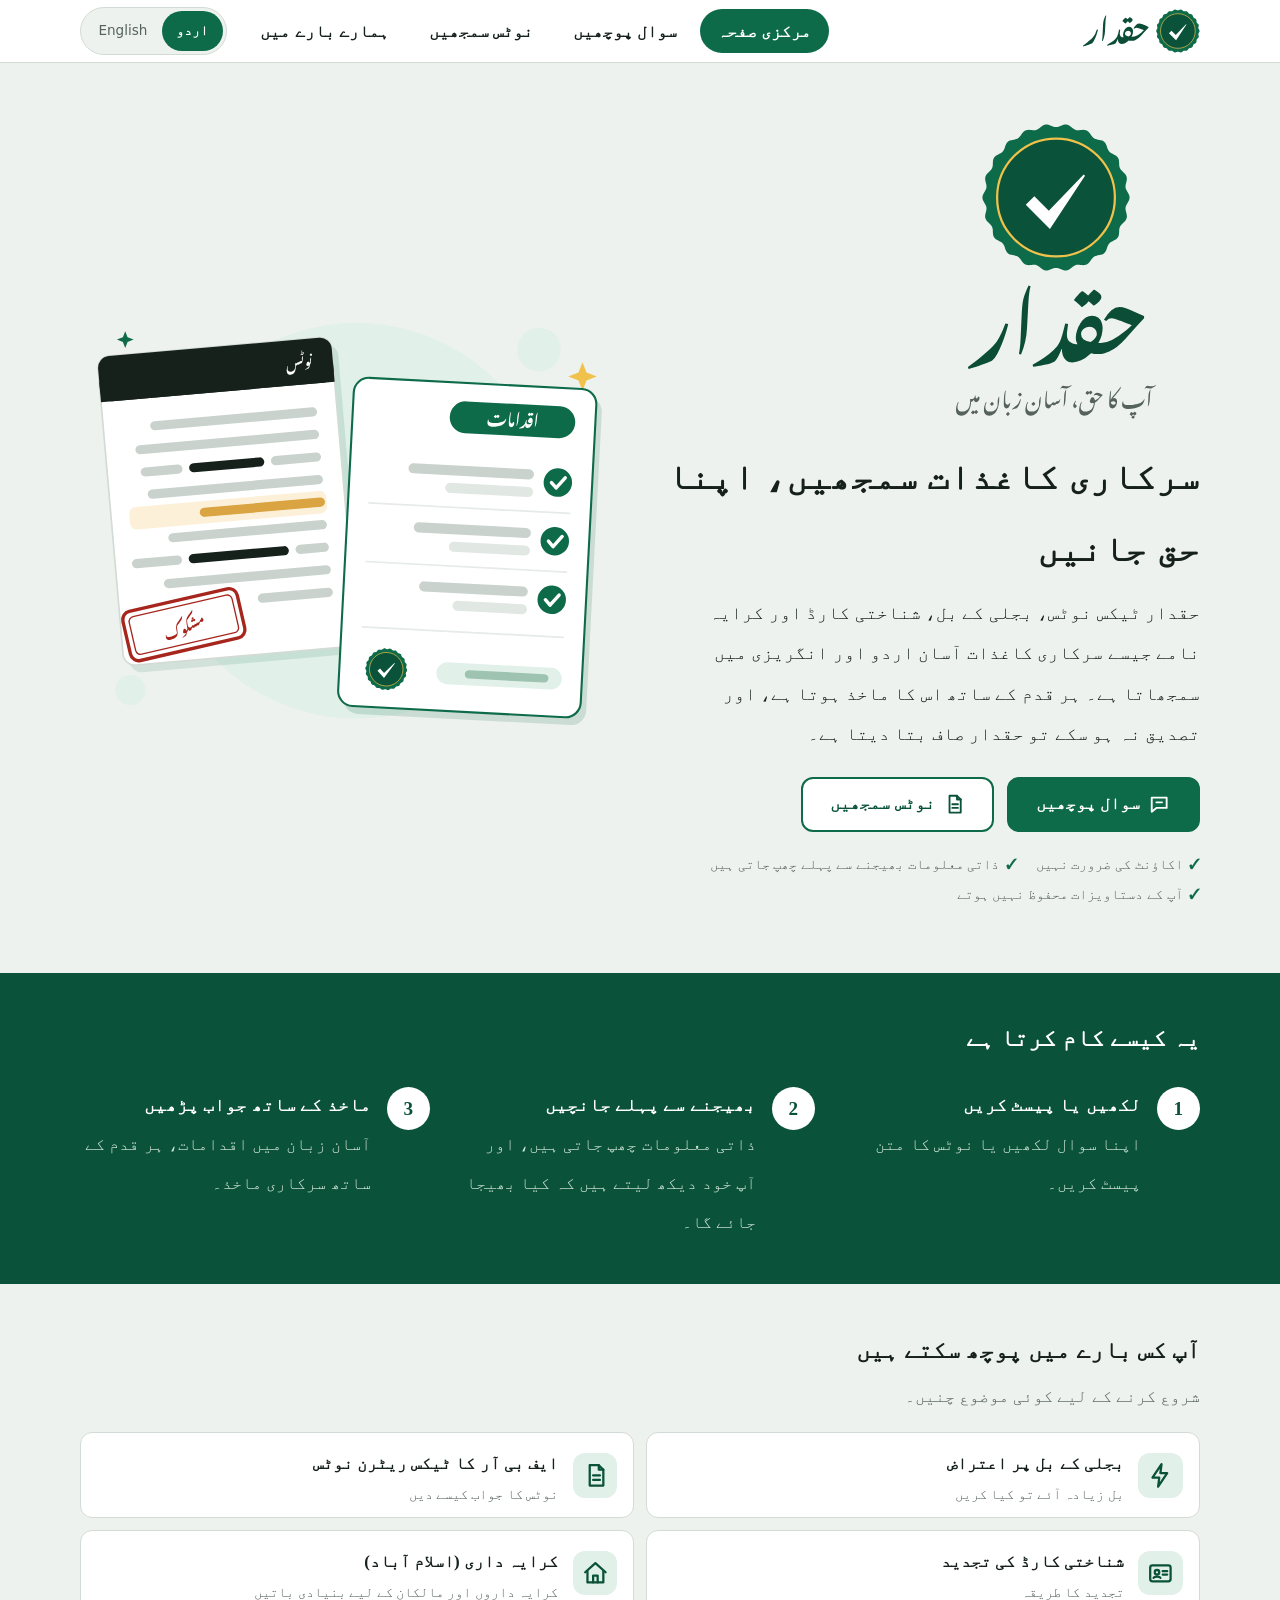
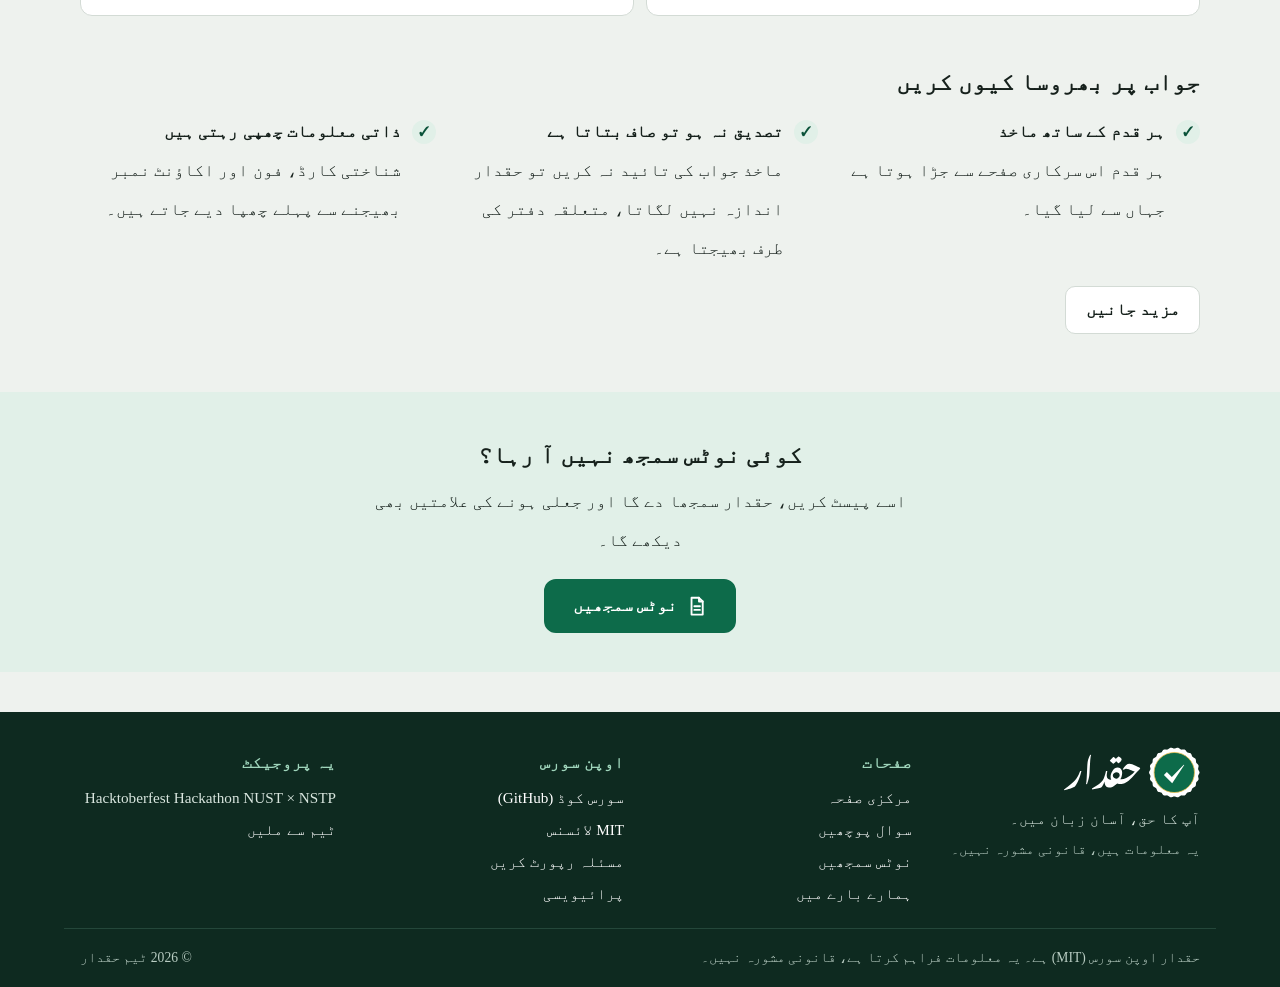
==== commit 54f44f12: "feat(web): use the wired API: both languages in one request, Urdu notice details, documents and topi" ====
--- a/web/index.html
+++ b/web/index.html
@@ -71,9 +71,9 @@
         <p class="sub"><span data-l="ur">شروع کرنے کے لیے کوئی موضوع چنیں۔</span><span data-l="en">Pick a topic to start.</span></p>
         <ul class="topics">
           <li><a href="ask.html?topic=electricity"><svg viewBox="0 0 24 24" fill="none" stroke="currentColor" stroke-width="2" stroke-linecap="round" stroke-linejoin="round" aria-hidden="true" focusable="false"><path d="M13 2L5 14h6l-1 8 8-12h-6z"/></svg><span><span data-l="ur">بجلی کے بل پر اعتراض</span><span data-l="en">Disputing an electricity bill</span><small><span data-l="ur">بل زیادہ آئے تو کیا کریں</span><span data-l="en">What to do when the bill is too high</span></small></span></a></li>
-          <li><a href="ask.html?topic=fbr"><svg viewBox="0 0 24 24" fill="none" stroke="currentColor" stroke-width="2" stroke-linecap="round" stroke-linejoin="round" aria-hidden="true" focusable="false"><path d="M7 3h8l4 4v14H7z"/><path d="M15 3v4h4"/><path d="M10 12h6M10 16h6"/></svg><span><span data-l="ur">ایف بی آر کا نوٹس</span><span data-l="en">An FBR notice</span><small><span data-l="ur">نوٹس ملنے پر اگلے اقدامات</span><span data-l="en">Next steps after you receive one</span></small></span></a></li>
-          <li><a href="ask.html?topic=cnic"><svg viewBox="0 0 24 24" fill="none" stroke="currentColor" stroke-width="2" stroke-linecap="round" stroke-linejoin="round" aria-hidden="true" focusable="false"><rect x="3" y="5" width="18" height="14" rx="2"/><circle cx="9" cy="11" r="2"/><path d="M6 16c.6-1.6 5.4-1.6 6 0M14 10h4M14 13h4"/></svg><span><span data-l="ur">شناختی کارڈ کی خدمات</span><span data-l="en">CNIC services</span><small><span data-l="ur">تجدید اور درستی کا طریقہ</span><span data-l="en">Renewal and corrections</span></small></span></a></li>
-          <li><a href="ask.html?topic=rent"><svg viewBox="0 0 24 24" fill="none" stroke="currentColor" stroke-width="2" stroke-linecap="round" stroke-linejoin="round" aria-hidden="true" focusable="false"><path d="M3 11l9-8 9 8"/><path d="M5 10v10h14V10"/><path d="M10 20v-6h4v6"/></svg><span><span data-l="ur">کرایہ نامہ</span><span data-l="en">Rent agreements</span><small><span data-l="ur">اس میں کیا ہونا چاہیے</span><span data-l="en">What one should include</span></small></span></a></li>
+          <li><a href="ask.html?topic=fbr"><svg viewBox="0 0 24 24" fill="none" stroke="currentColor" stroke-width="2" stroke-linecap="round" stroke-linejoin="round" aria-hidden="true" focusable="false"><path d="M7 3h8l4 4v14H7z"/><path d="M15 3v4h4"/><path d="M10 12h6M10 16h6"/></svg><span><span data-l="ur">ایف بی آر کا ٹیکس ریٹرن نوٹس</span><span data-l="en">An FBR tax-return notice</span><small><span data-l="ur">نوٹس کا جواب کیسے دیں</span><span data-l="en">How to reply to it</span></small></span></a></li>
+          <li><a href="ask.html?topic=cnic"><svg viewBox="0 0 24 24" fill="none" stroke="currentColor" stroke-width="2" stroke-linecap="round" stroke-linejoin="round" aria-hidden="true" focusable="false"><rect x="3" y="5" width="18" height="14" rx="2"/><circle cx="9" cy="11" r="2"/><path d="M6 16c.6-1.6 5.4-1.6 6 0M14 10h4M14 13h4"/></svg><span><span data-l="ur">شناختی کارڈ کی تجدید</span><span data-l="en">Renewing your CNIC</span><small><span data-l="ur">تجدید کا طریقہ</span><span data-l="en">How to renew it</span></small></span></a></li>
+          <li><a href="ask.html?topic=rent"><svg viewBox="0 0 24 24" fill="none" stroke="currentColor" stroke-width="2" stroke-linecap="round" stroke-linejoin="round" aria-hidden="true" focusable="false"><path d="M3 11l9-8 9 8"/><path d="M5 10v10h14V10"/><path d="M10 20v-6h4v6"/></svg><span><span data-l="ur">کرایہ داری (اسلام آباد)</span><span data-l="en">Renting (Islamabad)</span><small><span data-l="ur">کرایہ داروں اور مالکان کے لیے بنیادی باتیں</span><span data-l="en">Basics for tenants and landlords</span></small></span></a></li>
         </ul>
       </div>
     </section>
